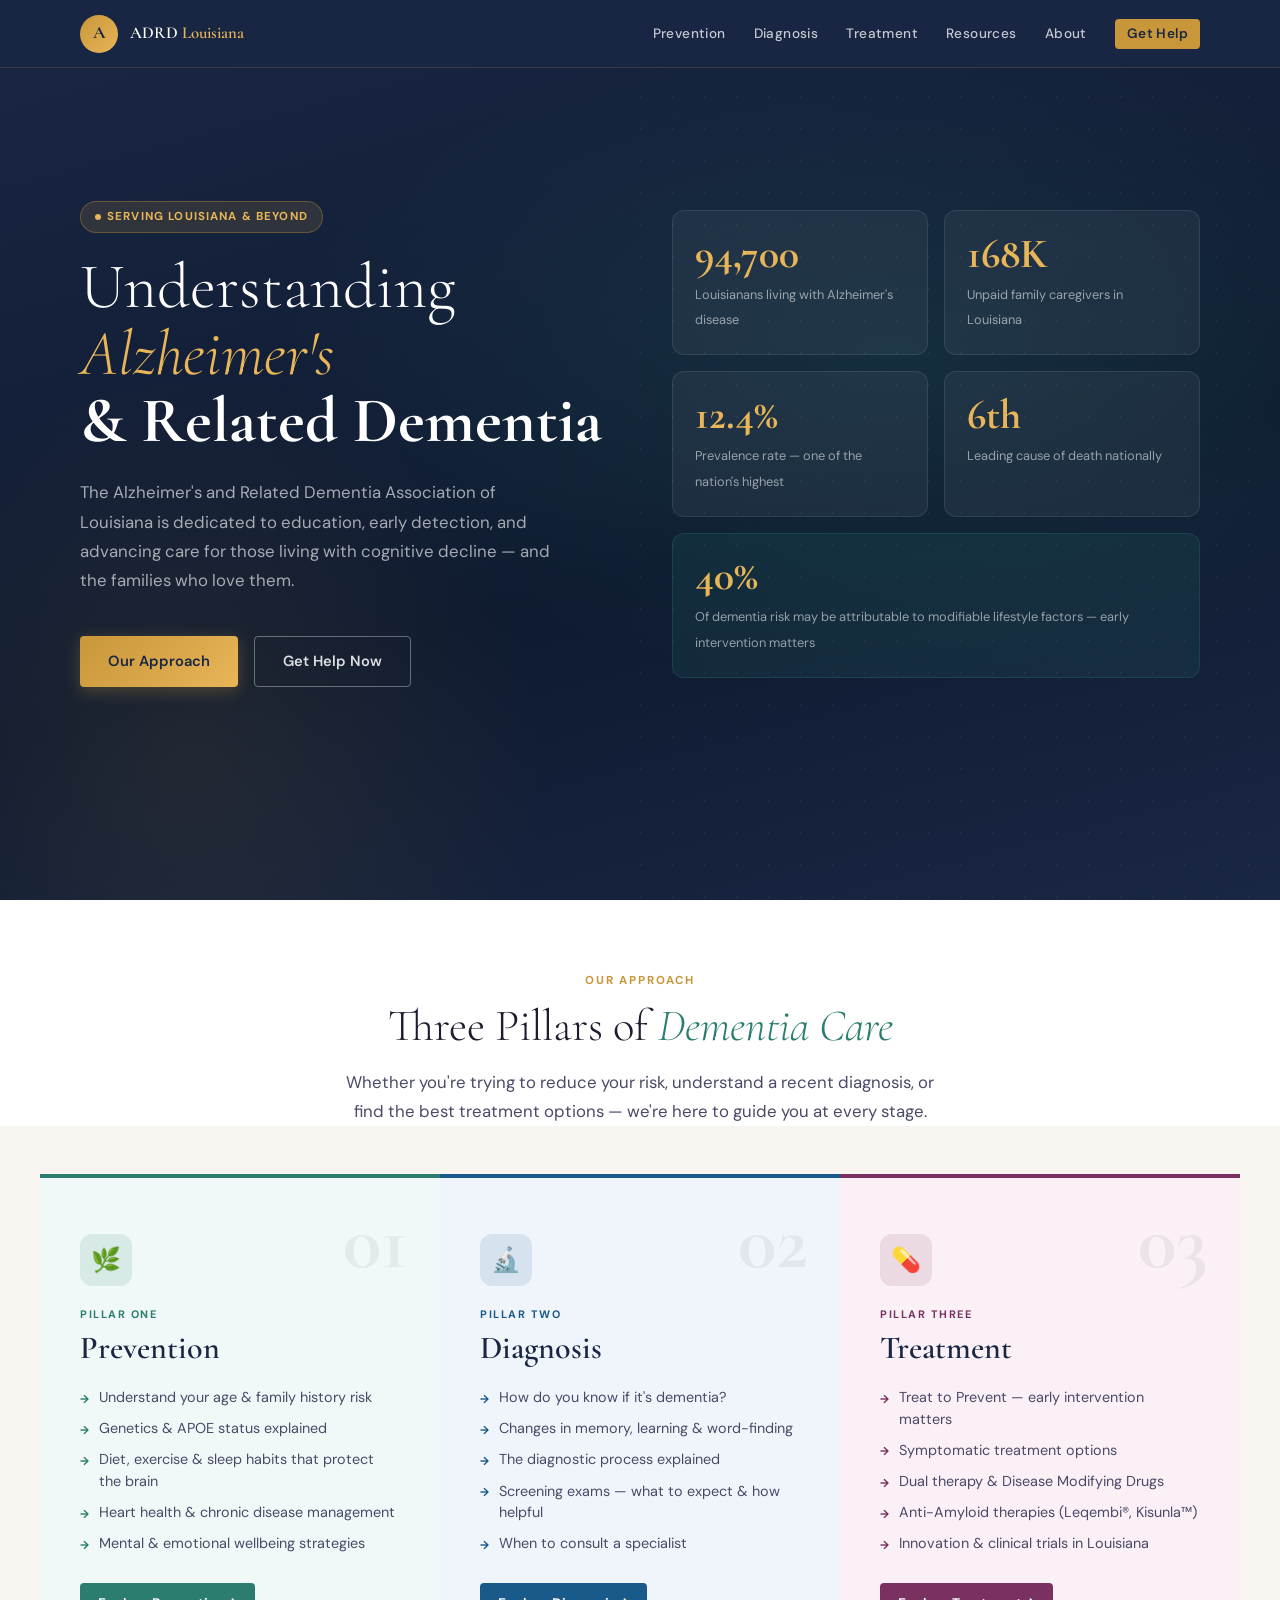
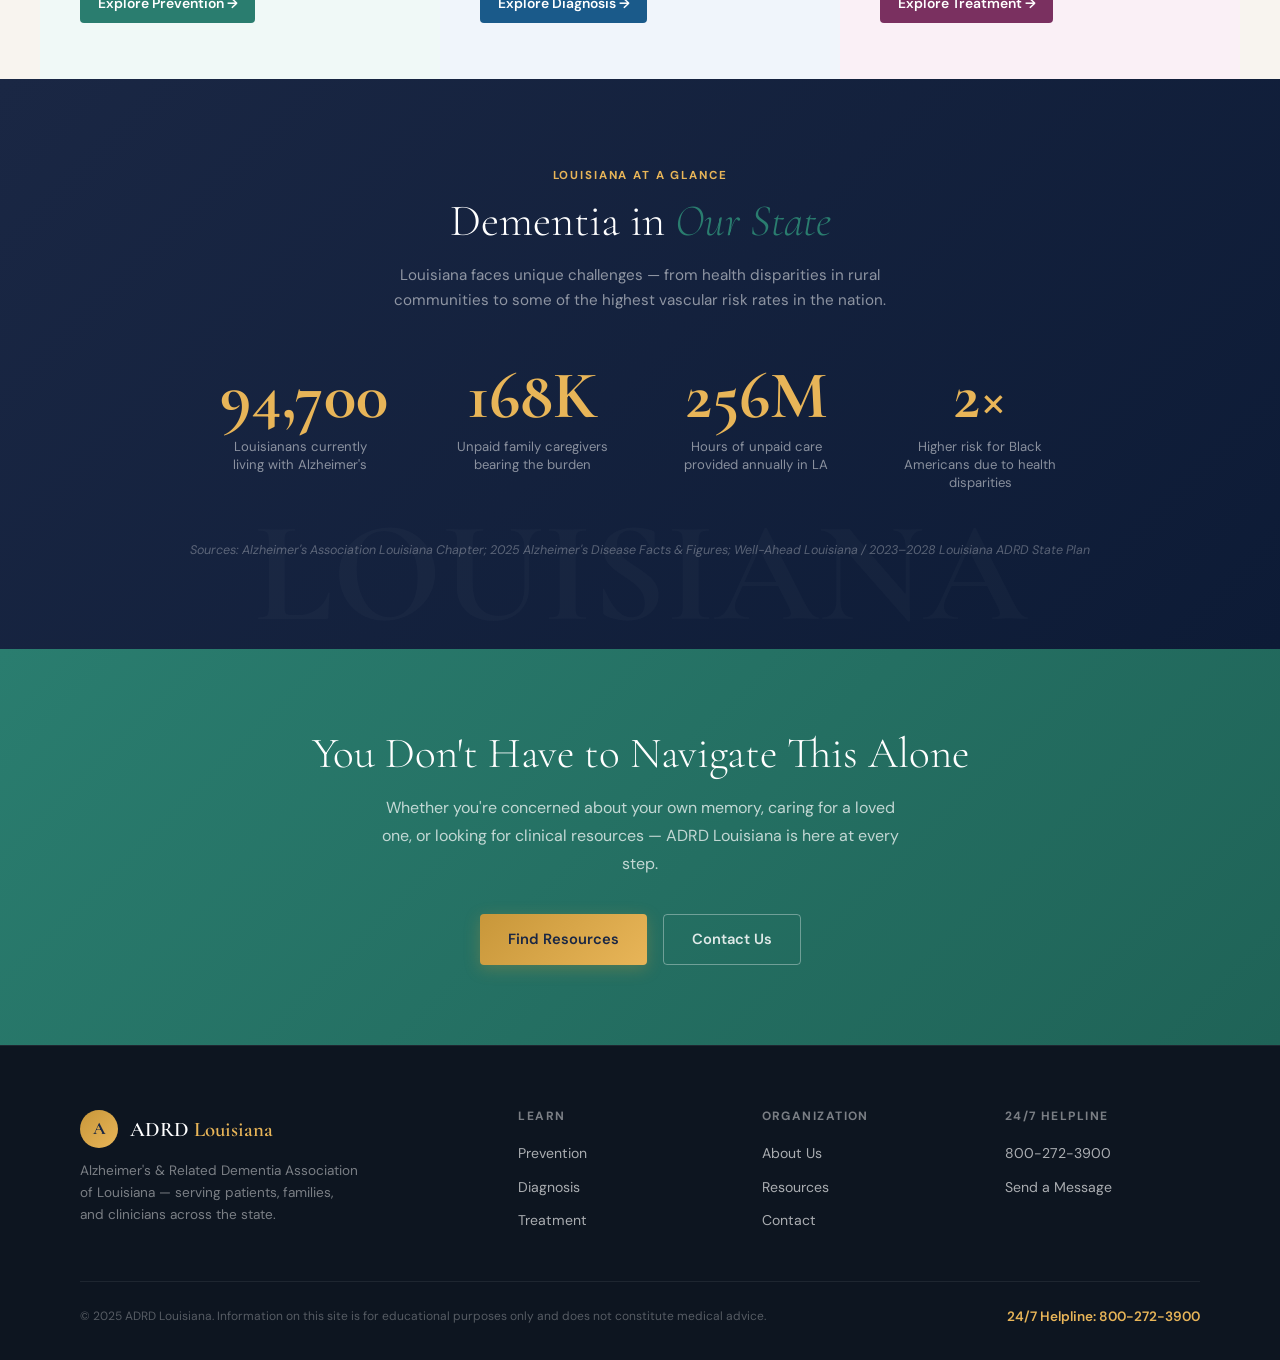
==== index.html @ 3ee3c9b6 "Add files via upload" ====
<!DOCTYPE html>
<html lang="en">
<head>
<meta charset="UTF-8">
<meta name="viewport" content="width=device-width, initial-scale=1.0">
<title>ADRD Louisiana – Alzheimer's & Related Dementia Association</title>
<meta name="description" content="The Alzheimer's and Related Dementia Association of Louisiana — education, early detection, and care for those living with cognitive decline.">
<link rel="stylesheet" href="css/main.css">
<style>
.hero{min-height:100vh;background:var(--navy);position:relative;display:flex;align-items:center;overflow:hidden;padding-top:var(--nav-height);}
.hero-bg{position:absolute;inset:0;background:radial-gradient(ellipse 80% 60% at 70% 40%,rgba(42,125,111,.18) 0%,transparent 60%),radial-gradient(ellipse 50% 80% at 15% 85%,rgba(200,151,58,.10) 0%,transparent 55%),linear-gradient(165deg,#1a2744 0%,#0e1a30 60%,#1a2744 100%);}
.hero-mesh{position:absolute;right:0;top:0;bottom:0;width:50%;background-image:radial-gradient(circle at 1px 1px,rgba(255,255,255,.04) 1px,transparent 0);background-size:32px 32px;pointer-events:none;}
.hero-inner{position:relative;z-index:2;width:100%;max-width:1200px;margin:0 auto;padding:5rem 2.5rem;display:grid;grid-template-columns:1fr 1fr;gap:4rem;align-items:center;}
.hero h1{font-family:'Cormorant Garamond',serif;font-size:4rem;font-weight:300;line-height:1.05;color:var(--white);margin-bottom:1.5rem;}
.hero h1 em{font-style:italic;color:var(--gold-light);}
.hero h1 strong{font-weight:700;display:block;}
.hero-sub{font-size:1.05rem;color:rgba(255,255,255,.62);line-height:1.75;margin-bottom:2.5rem;max-width:480px;}
.hero-actions{display:flex;gap:1rem;flex-wrap:wrap;}
.hero-stats{display:grid;grid-template-columns:1fr 1fr;gap:1rem;}
.stat-card{background:rgba(255,255,255,.05);border:1px solid rgba(255,255,255,.09);border-radius:12px;padding:1.4rem;transition:background .25s;}
.stat-card:hover{background:rgba(255,255,255,.08);}
.stat-card.wide{grid-column:span 2;background:rgba(42,125,111,.14);border-color:rgba(42,125,111,.28);}
.stat-num{font-family:'Cormorant Garamond',serif;font-size:2.6rem;font-weight:700;color:var(--gold-light);line-height:1;display:block;margin-bottom:.35rem;}
.stat-label{font-size:.8rem;color:rgba(255,255,255,.55);line-height:1.4;}
.pillars-intro{background:var(--white);padding:4.5rem 2.5rem 0;text-align:center;}
.pillars-row{display:grid;grid-template-columns:repeat(3,1fr);max-width:1200px;margin:3rem auto 0;}
.pillar{padding:3.5rem 2.5rem;position:relative;overflow:hidden;transition:transform .3s;text-align:left;}
.pillar:hover{transform:translateY(-4px);}
.pillar-prevention{background:#f0f9f7;border-top:4px solid var(--prevention);}
.pillar-diagnosis{background:#f0f5fb;border-top:4px solid var(--diagnosis);}
.pillar-treatment{background:#faf0f6;border-top:4px solid var(--treatment);}
.pillar-num{position:absolute;top:1.5rem;right:2rem;font-family:'Cormorant Garamond',serif;font-size:5rem;font-weight:700;opacity:.06;line-height:1;pointer-events:none;}
.pillar-icon{width:52px;height:52px;border-radius:12px;display:flex;align-items:center;justify-content:center;font-size:1.5rem;margin-bottom:1.25rem;}
.pillar-prevention .pillar-icon{background:rgba(42,125,111,.12);}
.pillar-diagnosis .pillar-icon{background:rgba(26,90,138,.12);}
.pillar-treatment .pillar-icon{background:rgba(122,48,96,.12);}
.pillar-tag{font-size:.68rem;font-weight:700;letter-spacing:.14em;text-transform:uppercase;margin-bottom:.4rem;display:block;}
.pillar-prevention .pillar-tag{color:var(--prevention);}
.pillar-diagnosis .pillar-tag{color:var(--diagnosis);}
.pillar-treatment .pillar-tag{color:var(--treatment);}
.pillar h2{font-family:'Cormorant Garamond',serif;font-size:2rem;font-weight:600;color:var(--navy);margin-bottom:1.25rem;}
.pillar ul{list-style:none;display:flex;flex-direction:column;gap:.6rem;margin-bottom:1.75rem;}
.pillar ul li{display:flex;align-items:flex-start;gap:.65rem;font-size:.9rem;color:var(--text-mid);line-height:1.5;}
.pillar ul li::before{content:'→';font-size:.72rem;margin-top:.22rem;flex-shrink:0;font-weight:700;}
.pillar-prevention ul li::before{color:var(--prevention);}
.pillar-diagnosis ul li::before{color:var(--diagnosis);}
.pillar-treatment ul li::before{color:var(--treatment);}
.pillar-cta{display:inline-flex;align-items:center;gap:.35rem;font-size:.87rem;font-weight:600;text-decoration:none;padding:.55rem 1.1rem;border-radius:4px;transition:all .2s;}
.pillar-prevention .pillar-cta{background:var(--prevention);color:var(--white);}
.pillar-prevention .pillar-cta:hover{background:#1f6357;}
.pillar-diagnosis .pillar-cta{background:var(--diagnosis);color:var(--white);}
.pillar-diagnosis .pillar-cta:hover{background:#134b78;}
.pillar-treatment .pillar-cta{background:var(--treatment);color:var(--white);}
.pillar-treatment .pillar-cta:hover{background:#63274f;}
.stats-band{background:linear-gradient(135deg,var(--navy) 0%,#0d1b36 100%);padding:5.5rem 2.5rem;text-align:center;position:relative;overflow:hidden;}
.stats-band::before{content:'LOUISIANA';position:absolute;bottom:-2.5rem;left:50%;transform:translateX(-50%);font-family:'Cormorant Garamond',serif;font-size:9rem;font-weight:700;color:rgba(255,255,255,.025);white-space:nowrap;pointer-events:none;}
.stats-row{display:flex;justify-content:center;gap:4rem;flex-wrap:wrap;margin-top:3rem;}
.big-stat{text-align:center;}
.big-stat-num{font-family:'Cormorant Garamond',serif;font-size:4.2rem;font-weight:700;color:var(--gold-light);line-height:1;display:block;}
.big-stat-label{font-size:.82rem;color:rgba(255,255,255,.5);margin-top:.5rem;max-width:160px;line-height:1.4;}
.stats-source{margin-top:3rem;font-size:.78rem;color:rgba(255,255,255,.3);font-style:italic;}
.cta-band{background:linear-gradient(135deg,var(--teal),#1f6357);padding:5rem 2.5rem;text-align:center;}
.cta-band h2{font-family:'Cormorant Garamond',serif;font-size:2.7rem;font-weight:300;color:var(--white);margin-bottom:1rem;}
.cta-band p{color:rgba(255,255,255,.72);max-width:520px;margin:0 auto 2.25rem;font-size:1rem;line-height:1.75;}
.cta-buttons{display:flex;gap:1rem;justify-content:center;flex-wrap:wrap;}
@media(max-width:1024px){.hero-inner{grid-template-columns:1fr;}.hero-stats{display:none;}.hero h1{font-size:3rem;}.pillars-row{grid-template-columns:1fr;}}
@media(max-width:640px){.hero h1{font-size:2.5rem;}.stats-row{gap:2.5rem;}}
</style>
</head>
<body>
<nav>
  <div class="nav-inner">
    <a href="index.html" class="nav-logo">
      <div class="nav-emblem">A</div>
      <div class="nav-name">ADRD <span>Louisiana</span></div>
    </a>
    <ul class="nav-links">
      <li><a href="prevention.html">Prevention</a></li>
      <li><a href="diagnosis.html">Diagnosis</a></li>
      <li><a href="treatment.html">Treatment</a></li>
      <li><a href="resources.html">Resources</a></li>
      <li><a href="about.html">About</a></li>
      <li><a href="contact.html" class="nav-cta">Get Help</a></li>
    </ul>
    <button class="nav-toggle" aria-label="Toggle menu" aria-expanded="false"><span></span><span></span><span></span></button>
  </div>
</nav>

<section class="hero">
  <div class="hero-bg"></div><div class="hero-mesh"></div>
  <div class="hero-inner">
    <div>
      <div class="badge badge-gold badge-pulse animate-up" style="margin-bottom:1.25rem;">Serving Louisiana &amp; Beyond</div>
      <h1 class="animate-up delay-1">Understanding<br><em>Alzheimer's</em><br><strong>&amp; Related Dementia</strong></h1>
      <p class="hero-sub animate-up delay-2">The Alzheimer's and Related Dementia Association of Louisiana is dedicated to education, early detection, and advancing care for those living with cognitive decline — and the families who love them.</p>
      <div class="hero-actions animate-up delay-3">
        <a href="#pillars" class="btn btn-gold">Our Approach</a>
        <a href="contact.html" class="btn btn-outline-white">Get Help Now</a>
      </div>
    </div>
    <div class="hero-stats animate-up delay-4">
      <div class="stat-card"><span class="stat-num">94,700</span><span class="stat-label">Louisianans living with Alzheimer's disease</span></div>
      <div class="stat-card"><span class="stat-num">168K</span><span class="stat-label">Unpaid family caregivers in Louisiana</span></div>
      <div class="stat-card"><span class="stat-num">12.4%</span><span class="stat-label">Prevalence rate — one of the nation's highest</span></div>
      <div class="stat-card"><span class="stat-num">6th</span><span class="stat-label">Leading cause of death nationally</span></div>
      <div class="stat-card wide"><span class="stat-num">40%</span><span class="stat-label">Of dementia risk may be attributable to modifiable lifestyle factors — early intervention matters</span></div>
    </div>
  </div>
</section>

<div class="pillars-intro" id="pillars">
  <div class="container" style="max-width:700px;">
    <span class="section-eyebrow">Our Approach</span>
    <h2 class="section-title">Three Pillars of <em>Dementia Care</em></h2>
    <p class="section-lead" style="margin:0 auto;">Whether you're trying to reduce your risk, understand a recent diagnosis, or find the best treatment options — we're here to guide you at every stage.</p>
  </div>
</div>

<div class="pillars-row">
  <div class="pillar pillar-prevention scroll-reveal">
    <div class="pillar-num">01</div>
    <div class="pillar-icon">🌿</div>
    <span class="pillar-tag">Pillar One</span>
    <h2>Prevention</h2>
    <ul>
      <li>Understand your age &amp; family history risk</li>
      <li>Genetics &amp; APOE status explained</li>
      <li>Diet, exercise &amp; sleep habits that protect the brain</li>
      <li>Heart health &amp; chronic disease management</li>
      <li>Mental &amp; emotional wellbeing strategies</li>
    </ul>
    <a href="prevention.html" class="pillar-cta">Explore Prevention →</a>
  </div>
  <div class="pillar pillar-diagnosis scroll-reveal">
    <div class="pillar-num">02</div>
    <div class="pillar-icon">🔬</div>
    <span class="pillar-tag">Pillar Two</span>
    <h2>Diagnosis</h2>
    <ul>
      <li>How do you know if it's dementia?</li>
      <li>Changes in memory, learning &amp; word-finding</li>
      <li>The diagnostic process explained</li>
      <li>Screening exams — what to expect &amp; how helpful</li>
      <li>When to consult a specialist</li>
    </ul>
    <a href="diagnosis.html" class="pillar-cta">Explore Diagnosis →</a>
  </div>
  <div class="pillar pillar-treatment scroll-reveal">
    <div class="pillar-num">03</div>
    <div class="pillar-icon">💊</div>
    <span class="pillar-tag">Pillar Three</span>
    <h2>Treatment</h2>
    <ul>
      <li>Treat to Prevent — early intervention matters</li>
      <li>Symptomatic treatment options</li>
      <li>Dual therapy &amp; Disease Modifying Drugs</li>
      <li>Anti-Amyloid therapies (Leqembi®, Kisunla™)</li>
      <li>Innovation &amp; clinical trials in Louisiana</li>
    </ul>
    <a href="treatment.html" class="pillar-cta">Explore Treatment →</a>
  </div>
</div>

<section class="stats-band">
  <div class="container">
    <span class="section-eyebrow" style="color:var(--gold-light);">Louisiana at a Glance</span>
    <h2 class="section-title" style="color:var(--white);">Dementia in <em>Our State</em></h2>
    <p style="color:rgba(255,255,255,.52);max-width:560px;margin:0 auto;font-size:.95rem;line-height:1.7;">Louisiana faces unique challenges — from health disparities in rural communities to some of the highest vascular risk rates in the nation.</p>
    <div class="stats-row">
      <div class="big-stat scroll-reveal"><span class="big-stat-num">94,700</span><div class="big-stat-label">Louisianans currently living with Alzheimer's</div></div>
      <div class="big-stat scroll-reveal"><span class="big-stat-num">168K</span><div class="big-stat-label">Unpaid family caregivers bearing the burden</div></div>
      <div class="big-stat scroll-reveal"><span class="big-stat-num">256M</span><div class="big-stat-label">Hours of unpaid care provided annually in LA</div></div>
      <div class="big-stat scroll-reveal"><span class="big-stat-num">2×</span><div class="big-stat-label">Higher risk for Black Americans due to health disparities</div></div>
    </div>
    <p class="stats-source">Sources: Alzheimer's Association Louisiana Chapter; 2025 Alzheimer's Disease Facts &amp; Figures; Well-Ahead Louisiana / 2023–2028 Louisiana ADRD State Plan</p>
  </div>
</section>

<section class="cta-band">
  <div class="container">
    <h2>You Don't Have to Navigate This Alone</h2>
    <p>Whether you're concerned about your own memory, caring for a loved one, or looking for clinical resources — ADRD Louisiana is here at every step.</p>
    <div class="cta-buttons">
      <a href="resources.html" class="btn btn-gold">Find Resources</a>
      <a href="contact.html" class="btn btn-outline-white">Contact Us</a>
    </div>
  </div>
</section>

<footer>
  <div class="container">
    <div class="footer-grid">
      <div>
        <a href="index.html" class="footer-logo-wrap">
          <div class="nav-emblem">A</div>
          <div class="footer-logo-name">ADRD <span>Louisiana</span></div>
        </a>
        <p class="footer-tagline">Alzheimer's &amp; Related Dementia Association of Louisiana — serving patients, families, and clinicians across the state.</p>
      </div>
      <div class="footer-col"><h4>Learn</h4><ul><li><a href="prevention.html">Prevention</a></li><li><a href="diagnosis.html">Diagnosis</a></li><li><a href="treatment.html">Treatment</a></li></ul></div>
      <div class="footer-col"><h4>Organization</h4><ul><li><a href="about.html">About Us</a></li><li><a href="resources.html">Resources</a></li><li><a href="contact.html">Contact</a></li></ul></div>
      <div class="footer-col"><h4>24/7 Helpline</h4><ul><li><a href="tel:8002723900">800-272-3900</a></li><li><a href="contact.html">Send a Message</a></li></ul></div>
    </div>
    <div class="footer-bottom">
      <p class="footer-legal">© 2025 ADRD Louisiana. Information on this site is for educational purposes only and does not constitute medical advice.</p>
      <div class="footer-helpline">24/7 Helpline: 800-272-3900</div>
    </div>
  </div>
</footer>
<script src="js/main.js"></script>
</body>
</html>
---- css/main.css ----
/* =============================================
   ADRD Louisiana – Shared Styles
   ============================================= */
@import url('https://fonts.googleapis.com/css2?family=Cormorant+Garamond:ital,wght@0,300;0,400;0,600;0,700;1,300;1,400&family=DM+Sans:ital,wght@0,300;0,400;0,500;0,600;1,400&display=swap');

:root {
  --navy: #1a2744;
  --navy-light: #243358;
  --teal: #2a7d6f;
  --teal-light: #3a9e8e;
  --gold: #c8973a;
  --gold-light: #e8b558;
  --cream: #f8f4ef;
  --cream-dark: #ede7de;
  --white: #ffffff;
  --text-dark: #1c1c2e;
  --text-mid: #4a4a68;
  --text-light: #7a7a96;
  --prevention: #2a7d6f;
  --diagnosis: #1a5a8a;
  --treatment: #7a3060;
  --radius: 10px;
  --shadow-sm: 0 2px 12px rgba(0,0,0,0.06);
  --shadow-md: 0 6px 24px rgba(0,0,0,0.10);
  --shadow-lg: 0 12px 40px rgba(0,0,0,0.14);
  --nav-height: 68px;
}

*, *::before, *::after { box-sizing: border-box; margin: 0; padding: 0; }
html { scroll-behavior: smooth; }

body {
  font-family: 'DM Sans', sans-serif;
  background: var(--cream);
  color: var(--text-dark);
  line-height: 1.6;
  overflow-x: hidden;
}

/* ── TYPOGRAPHY ── */
h1, h2, h3, h4 { line-height: 1.15; }
.serif { font-family: 'Cormorant Garamond', serif; }
a { color: inherit; }

/* ── LAYOUT ── */
.container { max-width: 1200px; margin: 0 auto; padding: 0 2.5rem; }
.container-sm { max-width: 820px; margin: 0 auto; padding: 0 2.5rem; }
.two-col { display: grid; grid-template-columns: 1fr 1fr; gap: 4rem; align-items: start; }
.three-col { display: grid; grid-template-columns: repeat(3, 1fr); gap: 2rem; }

/* ── NAVIGATION ── */
nav {
  position: fixed; top: 0; left: 0; right: 0;
  background: rgba(26, 39, 68, 0.97);
  backdrop-filter: blur(12px);
  z-index: 100;
  height: var(--nav-height);
  display: flex; align-items: center;
  border-bottom: 1px solid rgba(200,151,58,0.2);
}

.nav-inner {
  max-width: 1200px; margin: 0 auto;
  padding: 0 2.5rem;
  display: flex; align-items: center; justify-content: space-between;
  width: 100%;
}

.nav-logo {
  display: flex; align-items: center; gap: 0.75rem;
  text-decoration: none;
}

.nav-emblem {
  width: 38px; height: 38px;
  background: linear-gradient(135deg, var(--gold), var(--gold-light));
  border-radius: 50%;
  display: flex; align-items: center; justify-content: center;
  font-family: 'Cormorant Garamond', serif;
  font-weight: 700; font-size: 1.1rem;
  color: var(--navy); flex-shrink: 0;
}

.nav-name {
  font-family: 'Cormorant Garamond', serif;
  font-weight: 600; font-size: 1.05rem;
  color: var(--white); line-height: 1.2;
}

.nav-name span { color: var(--gold-light); }

.nav-links {
  display: flex; gap: 0.25rem; list-style: none; align-items: center;
}

.nav-links a {
  color: rgba(255,255,255,0.75);
  text-decoration: none;
  font-size: 0.85rem; font-weight: 500;
  letter-spacing: 0.03em;
  padding: 0.4rem 0.75rem;
  border-radius: 4px;
  transition: all 0.2s;
}

.nav-links a:hover { color: var(--white); background: rgba(255,255,255,0.08); }
.nav-links a.active { color: var(--gold-light); }

.nav-cta {
  background: var(--gold) !important;
  color: var(--navy) !important;
  font-weight: 600 !important;
  margin-left: 0.75rem;
}

.nav-cta:hover { background: var(--gold-light) !important; }

/* hamburger */
.nav-toggle {
  display: none; background: none; border: none;
  cursor: pointer; padding: 0.5rem; color: var(--white);
}

.nav-toggle span {
  display: block; width: 22px; height: 2px;
  background: currentColor; margin: 4px 0;
  transition: transform 0.3s;
}

/* ── SECTION CHROME ── */
section { padding: 5rem 0; }
section.dark { background: var(--navy); color: var(--white); }
section.cream { background: var(--cream); }
section.white { background: var(--white); }
section.teal { background: var(--teal); color: var(--white); }

.section-eyebrow {
  font-size: 0.72rem; font-weight: 700;
  letter-spacing: 0.16em; text-transform: uppercase;
  color: var(--gold); margin-bottom: 0.75rem;
  display: block;
}

section.dark .section-eyebrow { color: var(--gold-light); }

.section-title {
  font-family: 'Cormorant Garamond', serif;
  font-size: 2.8rem; font-weight: 300;
  line-height: 1.1; margin-bottom: 1rem;
}

section.dark .section-title { color: var(--white); }
.section-title em { font-style: italic; color: var(--teal); }
section.dark .section-title em { color: var(--teal-light); }

.section-lead {
  font-size: 1.05rem; color: var(--text-mid);
  line-height: 1.75; max-width: 600px;
  margin-bottom: 2.5rem;
}

section.dark .section-lead { color: rgba(255,255,255,0.65); }

/* ── BUTTONS ── */
.btn {
  display: inline-flex; align-items: center; gap: 0.4rem;
  padding: 0.8rem 1.75rem; border-radius: 4px;
  font-size: 0.92rem; font-weight: 600;
  text-decoration: none; cursor: pointer;
  border: none; transition: all 0.2s;
}

.btn-gold {
  background: linear-gradient(135deg, var(--gold), var(--gold-light));
  color: var(--navy);
  box-shadow: 0 4px 16px rgba(200,151,58,0.3);
}

.btn-gold:hover { transform: translateY(-2px); box-shadow: 0 8px 28px rgba(200,151,58,0.45); }

.btn-outline-white {
  border: 1.5px solid rgba(255,255,255,0.35);
  color: rgba(255,255,255,0.85);
  background: transparent;
}

.btn-outline-white:hover { border-color: var(--gold-light); color: var(--gold-light); }

.btn-teal { background: var(--teal); color: var(--white); }
.btn-teal:hover { background: #1f6357; transform: translateY(-2px); }

.btn-navy { background: var(--navy); color: var(--white); }
.btn-navy:hover { background: var(--navy-light); transform: translateY(-2px); }

/* ── CARDS ── */
.card {
  background: var(--white);
  border-radius: var(--radius);
  padding: 1.75rem;
  box-shadow: var(--shadow-sm);
  transition: box-shadow 0.2s, transform 0.2s;
}

.card:hover { box-shadow: var(--shadow-md); transform: translateY(-3px); }

/* ── BADGES ── */
.badge {
  display: inline-flex; align-items: center; gap: 0.4rem;
  font-size: 0.72rem; font-weight: 700;
  letter-spacing: 0.1em; text-transform: uppercase;
  padding: 0.35rem 0.85rem; border-radius: 2rem;
}

.badge-gold {
  background: rgba(200,151,58,0.15);
  border: 1px solid rgba(200,151,58,0.35);
  color: var(--gold-light);
}

.badge-pulse::before {
  content: '';
  width: 6px; height: 6px;
  background: var(--gold-light);
  border-radius: 50%;
  animation: pulse 2s infinite;
}

@keyframes pulse {
  0%, 100% { opacity: 1; transform: scale(1); }
  50% { opacity: 0.5; transform: scale(1.4); }
}

/* ── PAGE HERO (sub-pages) ── */
.page-hero {
  background: var(--navy);
  padding: 8rem 0 4rem;
  position: relative; overflow: hidden;
}

.page-hero-bg {
  position: absolute; inset: 0;
  background: radial-gradient(ellipse 70% 80% at 80% 50%, rgba(42,125,111,0.18) 0%, transparent 60%);
}

.page-hero-content { position: relative; z-index: 2; }

.page-hero h1 {
  font-family: 'Cormorant Garamond', serif;
  font-size: 3.2rem; font-weight: 300;
  color: var(--white); line-height: 1.1;
}

.page-hero h1 em { font-style: italic; color: var(--gold-light); }
.page-hero p { font-size: 1.05rem; color: rgba(255,255,255,0.65); max-width: 560px; margin-top: 1rem; line-height: 1.75; }

/* ── FOOTER ── */
footer {
  background: #0d1520;
  padding: 4rem 0 2rem;
  border-top: 1px solid rgba(255,255,255,0.07);
}

.footer-grid {
  display: grid; grid-template-columns: 2fr 1fr 1fr 1fr;
  gap: 3rem; margin-bottom: 3rem;
}

.footer-logo-wrap { text-decoration: none; display: inline-flex; align-items: center; gap: 0.75rem; }

.footer-logo-name {
  font-family: 'Cormorant Garamond', serif;
  font-size: 1.3rem; font-weight: 600;
  color: var(--white);
}

.footer-logo-name span { color: var(--gold-light); }

.footer-tagline {
  font-size: 0.85rem; color: rgba(255,255,255,0.45);
  line-height: 1.6; margin-top: 0.75rem; max-width: 280px;
}

.footer-col h4 {
  font-size: 0.75rem; font-weight: 700;
  letter-spacing: 0.12em; text-transform: uppercase;
  color: rgba(255,255,255,0.45); margin-bottom: 1rem;
}

.footer-col ul { list-style: none; display: flex; flex-direction: column; gap: 0.5rem; }

.footer-col ul a {
  font-size: 0.88rem; color: rgba(255,255,255,0.65);
  text-decoration: none; transition: color 0.2s;
}

.footer-col ul a:hover { color: var(--gold-light); }

.footer-bottom {
  border-top: 1px solid rgba(255,255,255,0.07);
  padding-top: 1.5rem;
  display: flex; justify-content: space-between; align-items: center;
  flex-wrap: wrap; gap: 1rem;
}

.footer-legal {
  font-size: 0.75rem; color: rgba(255,255,255,0.3); line-height: 1.6;
}

.footer-helpline {
  font-size: 0.85rem; color: var(--gold-light); font-weight: 600;
}

/* ── ANIMATIONS ── */
@keyframes fadeUp {
  from { opacity: 0; transform: translateY(24px); }
  to { opacity: 1; transform: translateY(0); }
}

.animate-up { animation: fadeUp 0.6s ease both; }
.delay-1 { animation-delay: 0.1s; }
.delay-2 { animation-delay: 0.2s; }
.delay-3 { animation-delay: 0.3s; }
.delay-4 { animation-delay: 0.4s; }

/* ── RESPONSIVE ── */
@media (max-width: 1024px) {
  .footer-grid { grid-template-columns: 1fr 1fr; }
  .three-col { grid-template-columns: 1fr 1fr; }
  .two-col { grid-template-columns: 1fr; gap: 2.5rem; }
}

@media (max-width: 768px) {
  .nav-links { display: none; }
  .nav-toggle { display: block; }
  .nav-links.open {
    display: flex; flex-direction: column;
    position: absolute; top: var(--nav-height); left: 0; right: 0;
    background: var(--navy);
    padding: 1rem;
    border-top: 1px solid rgba(255,255,255,0.1);
  }
  .section-title { font-size: 2.2rem; }
  .container, .container-sm { padding: 0 1.25rem; }
  section { padding: 3.5rem 0; }
  .page-hero { padding: 6rem 0 3rem; }
  .page-hero h1 { font-size: 2.4rem; }
  .footer-grid { grid-template-columns: 1fr; gap: 2rem; }
}

@media (max-width: 540px) {
  .three-col { grid-template-columns: 1fr; }
  .section-title { font-size: 1.9rem; }
}
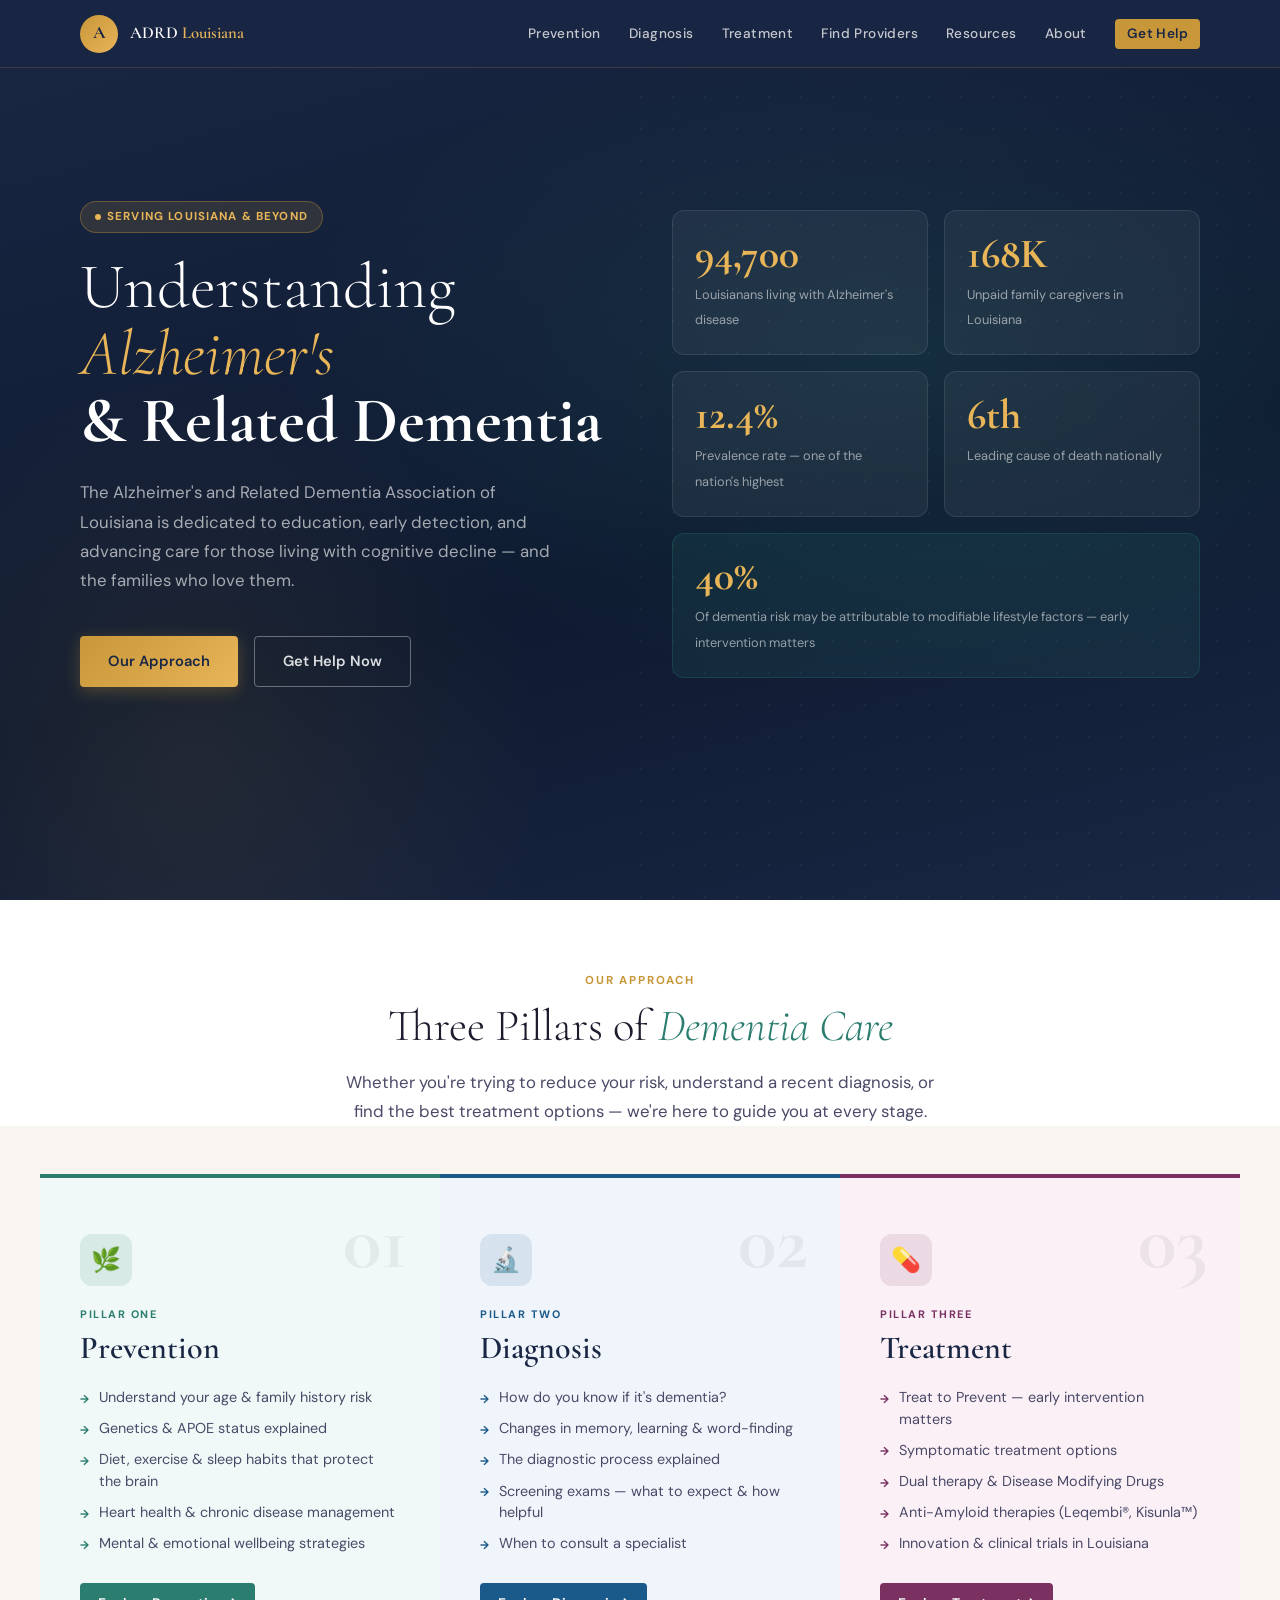
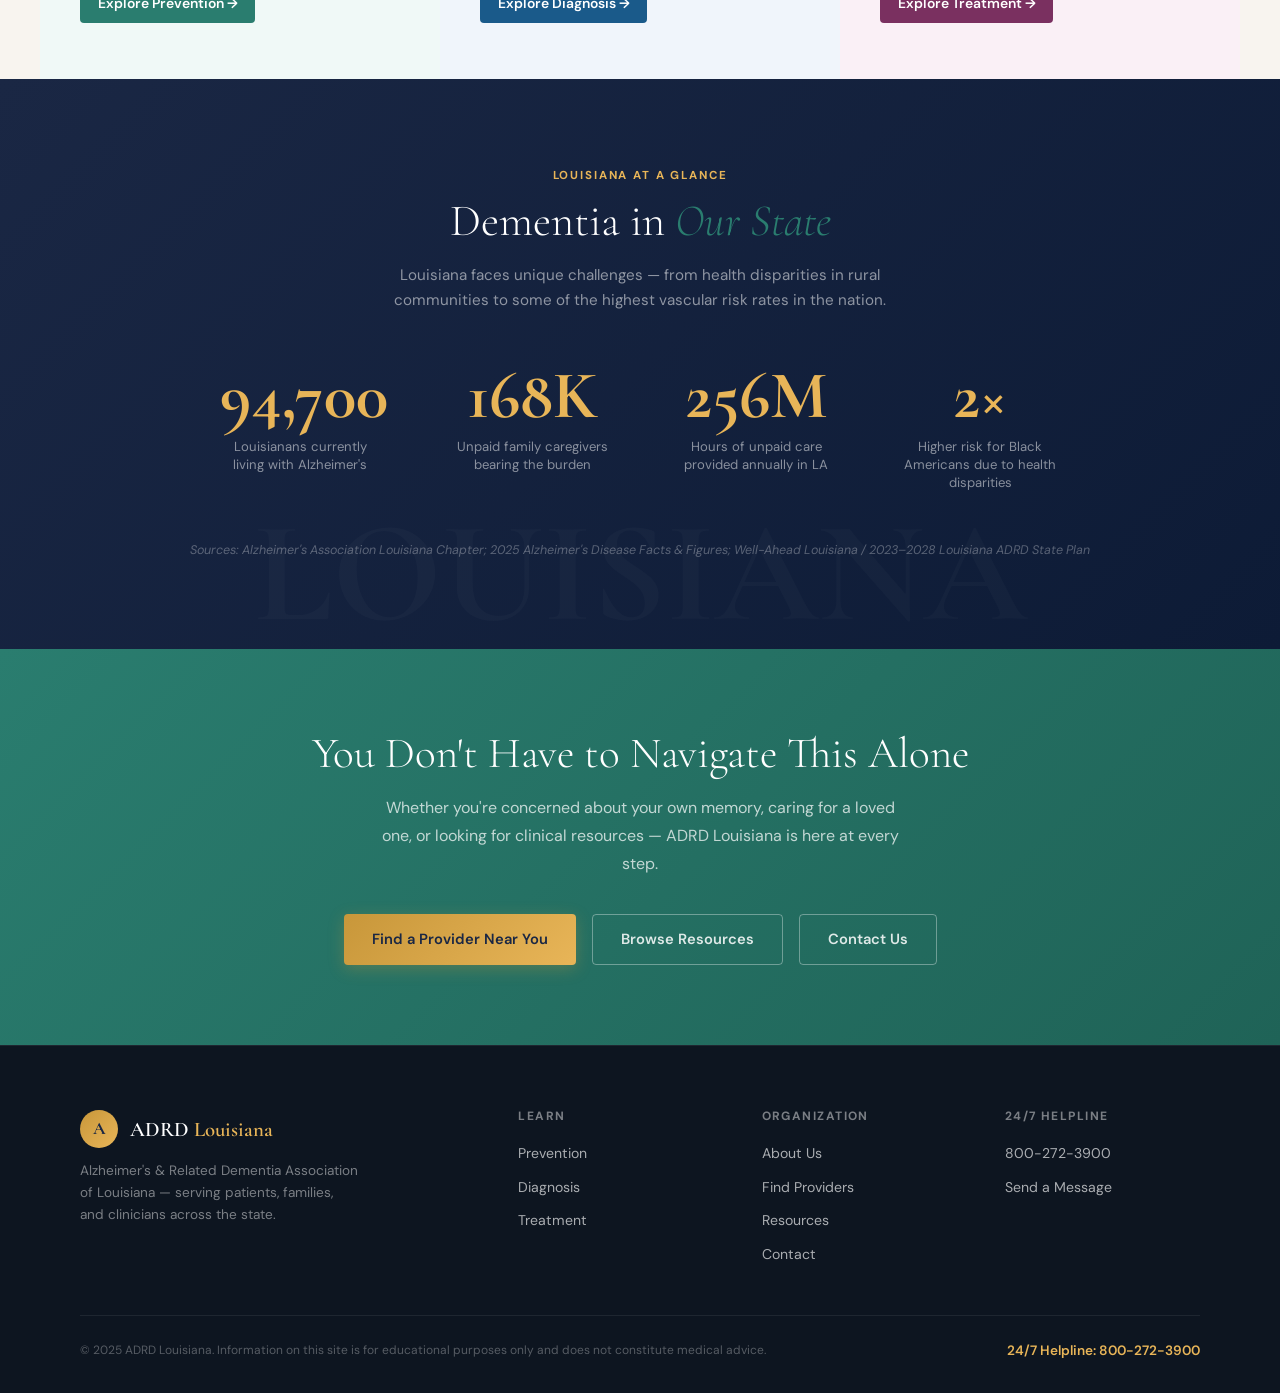
==== commit e3500875: "change to files and remove dr foundas" ====
--- a/index.html
+++ b/index.html
@@ -78,6 +78,7 @@
       <li><a href="prevention.html">Prevention</a></li>
       <li><a href="diagnosis.html">Diagnosis</a></li>
       <li><a href="treatment.html">Treatment</a></li>
+      <li><a href="providers.html">Find Providers</a></li>
       <li><a href="resources.html">Resources</a></li>
       <li><a href="about.html">About</a></li>
       <li><a href="contact.html" class="nav-cta">Get Help</a></li>
@@ -181,7 +182,8 @@
     <h2>You Don't Have to Navigate This Alone</h2>
     <p>Whether you're concerned about your own memory, caring for a loved one, or looking for clinical resources — ADRD Louisiana is here at every step.</p>
     <div class="cta-buttons">
-      <a href="resources.html" class="btn btn-gold">Find Resources</a>
+      <a href="providers.html" class="btn btn-gold">Find a Provider Near You</a>
+      <a href="resources.html" class="btn btn-outline-white">Browse Resources</a>
       <a href="contact.html" class="btn btn-outline-white">Contact Us</a>
     </div>
   </div>
@@ -198,7 +200,8 @@
         <p class="footer-tagline">Alzheimer's &amp; Related Dementia Association of Louisiana — serving patients, families, and clinicians across the state.</p>
       </div>
       <div class="footer-col"><h4>Learn</h4><ul><li><a href="prevention.html">Prevention</a></li><li><a href="diagnosis.html">Diagnosis</a></li><li><a href="treatment.html">Treatment</a></li></ul></div>
-      <div class="footer-col"><h4>Organization</h4><ul><li><a href="about.html">About Us</a></li><li><a href="resources.html">Resources</a></li><li><a href="contact.html">Contact</a></li></ul></div>
+      <div class="footer-col"><h4>Organization</h4><ul><li><a href="about.html">About Us</a></li><li><a href="providers.html">Find Providers</a></li>
+      <li><a href="resources.html">Resources</a></li><li><a href="contact.html">Contact</a></li></ul></div>
       <div class="footer-col"><h4>24/7 Helpline</h4><ul><li><a href="tel:8002723900">800-272-3900</a></li><li><a href="contact.html">Send a Message</a></li></ul></div>
     </div>
     <div class="footer-bottom">
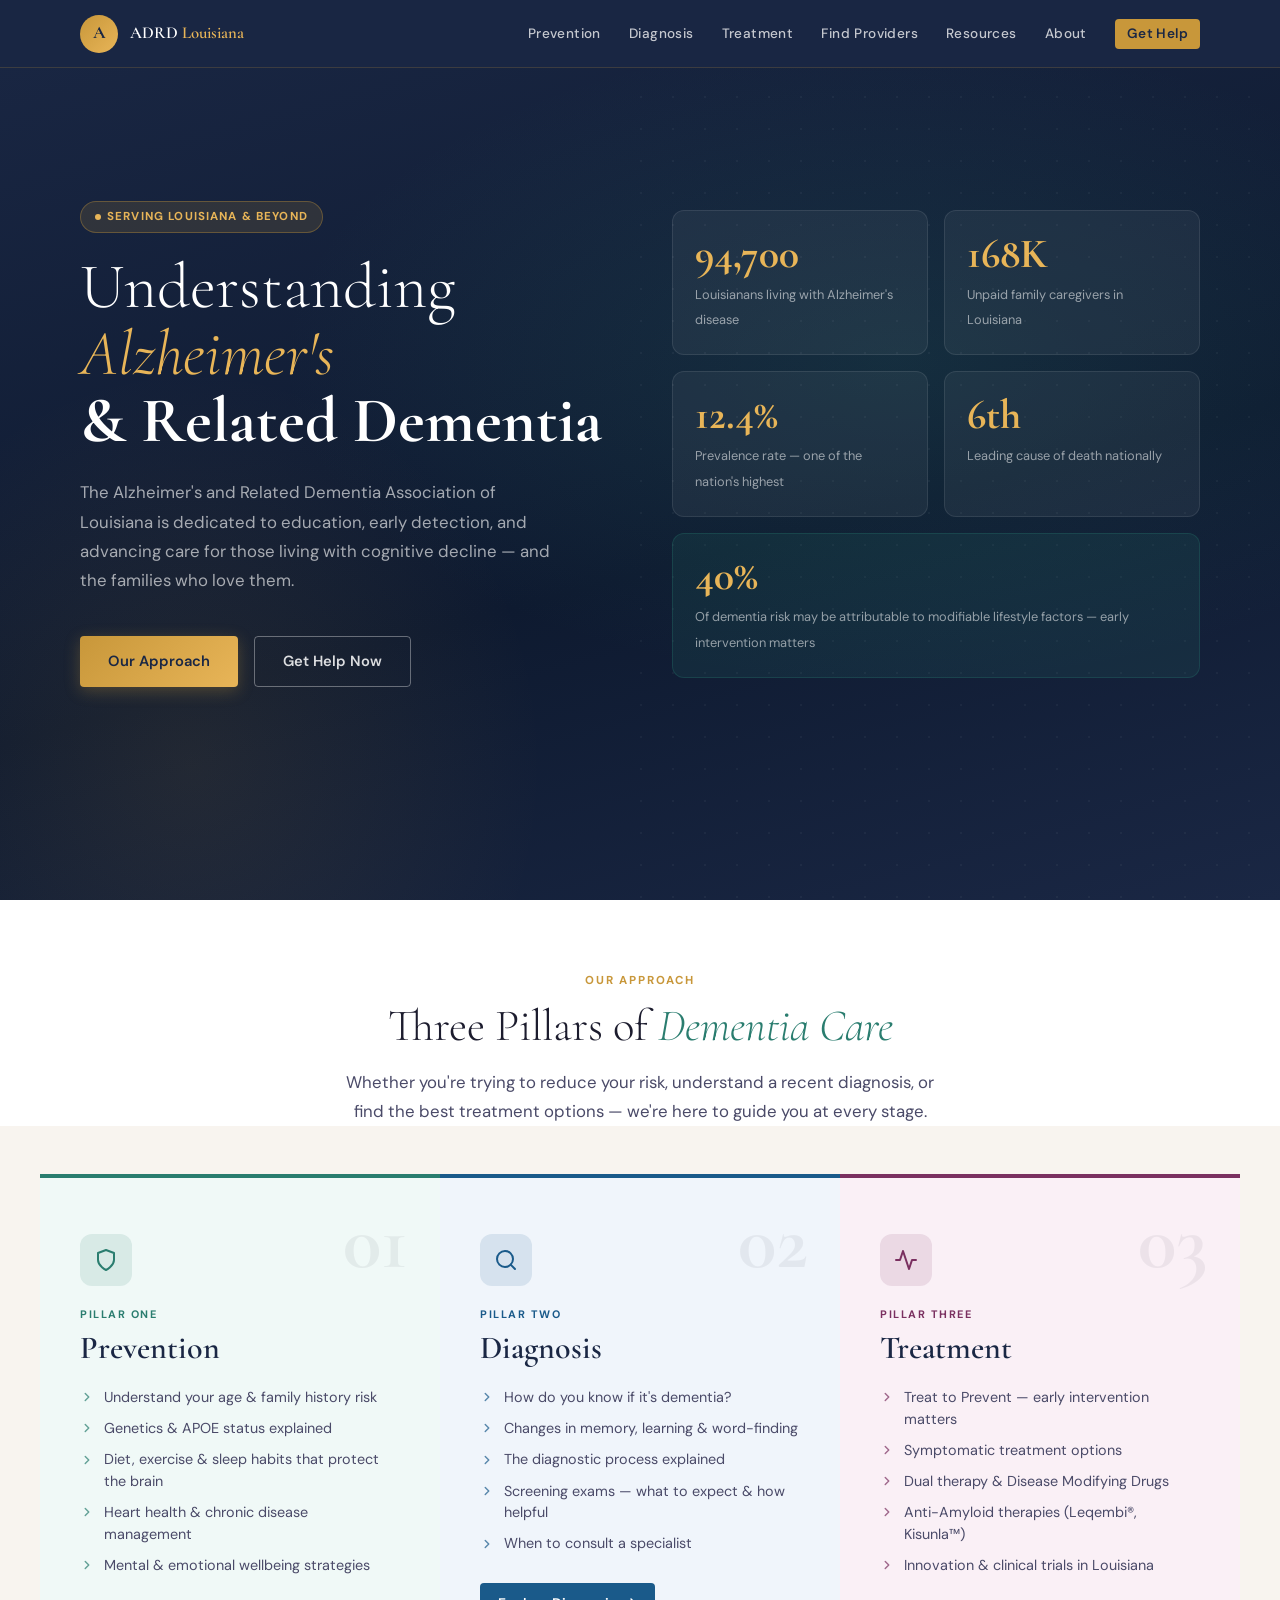
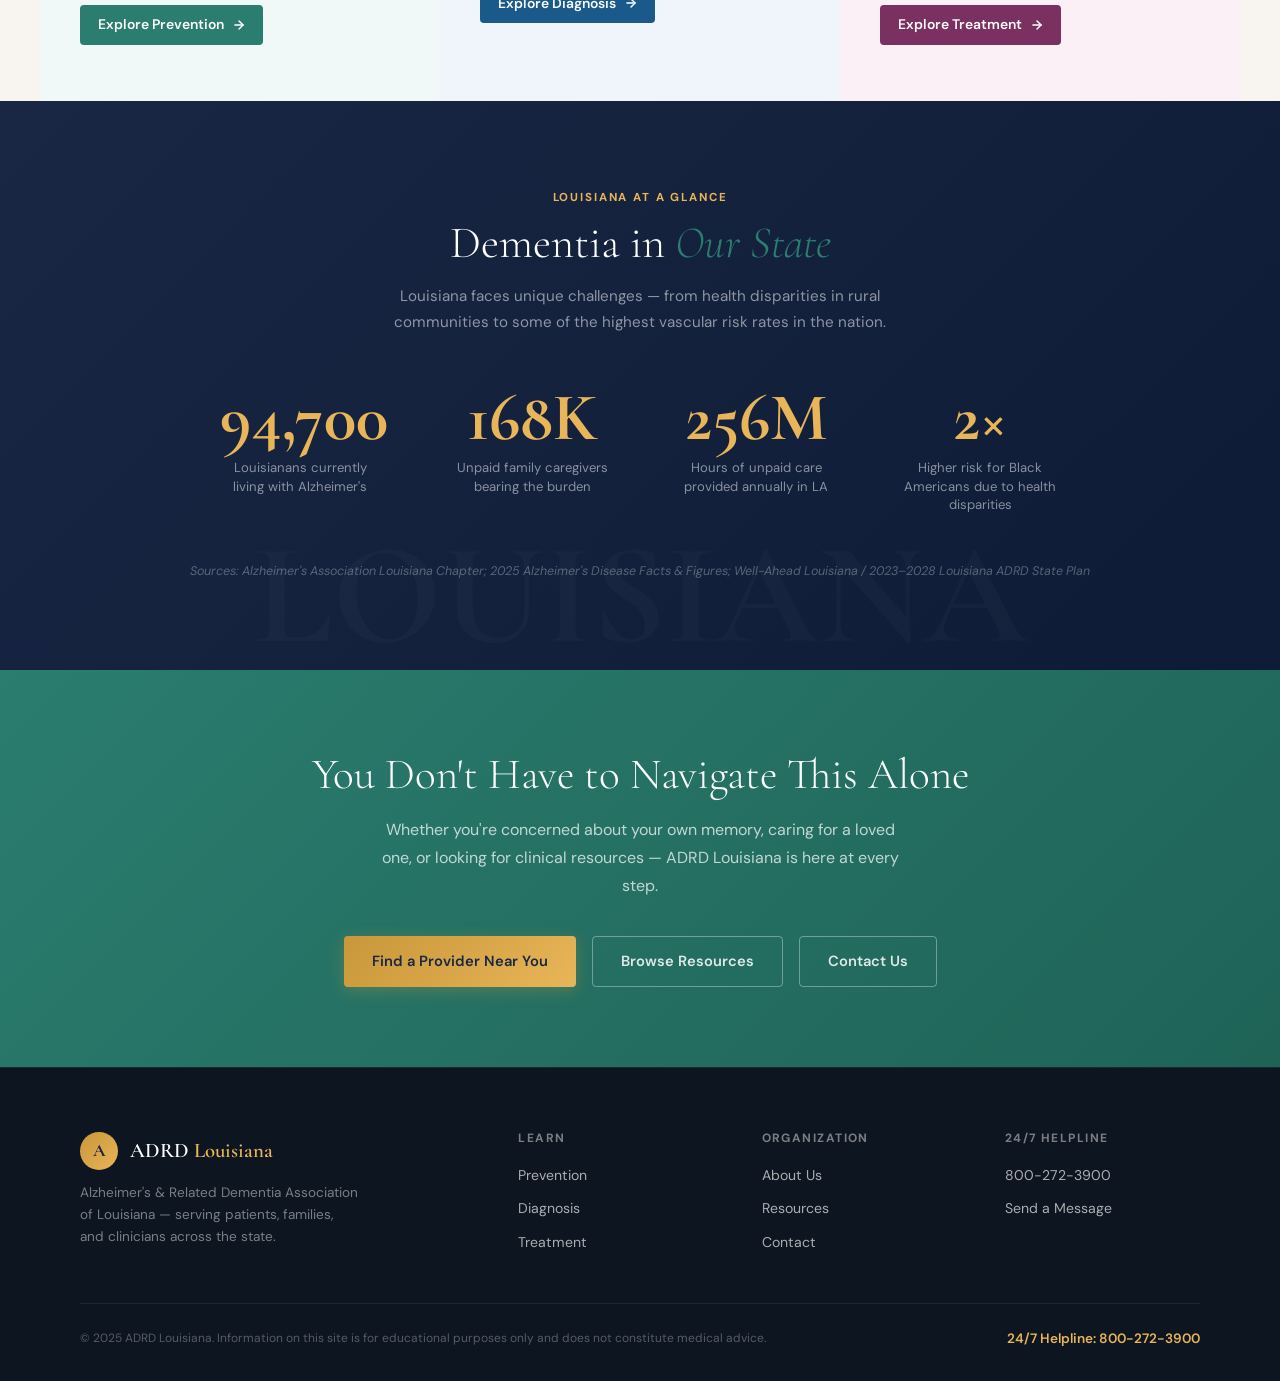
==== commit 98da784f: "New uplaoded files with images from unsplash" ====
--- a/index.html
+++ b/index.html
@@ -1,8 +1,7 @@
 <!DOCTYPE html>
 <html lang="en">
 <head>
-<meta charset="UTF-8">
-<meta name="viewport" content="width=device-width, initial-scale=1.0">
+<meta charset="UTF-8"><meta name="viewport" content="width=device-width, initial-scale=1.0">
 <title>ADRD Louisiana – Alzheimer's & Related Dementia Association</title>
 <meta name="description" content="The Alzheimer's and Related Dementia Association of Louisiana — education, early detection, and care for those living with cognitive decline.">
 <link rel="stylesheet" href="css/main.css">
@@ -30,10 +29,10 @@
 .pillar-diagnosis{background:#f0f5fb;border-top:4px solid var(--diagnosis);}
 .pillar-treatment{background:#faf0f6;border-top:4px solid var(--treatment);}
 .pillar-num{position:absolute;top:1.5rem;right:2rem;font-family:'Cormorant Garamond',serif;font-size:5rem;font-weight:700;opacity:.06;line-height:1;pointer-events:none;}
-.pillar-icon{width:52px;height:52px;border-radius:12px;display:flex;align-items:center;justify-content:center;font-size:1.5rem;margin-bottom:1.25rem;}
-.pillar-prevention .pillar-icon{background:rgba(42,125,111,.12);}
-.pillar-diagnosis .pillar-icon{background:rgba(26,90,138,.12);}
-.pillar-treatment .pillar-icon{background:rgba(122,48,96,.12);}
+.pillar-icon-wrap{width:52px;height:52px;border-radius:12px;display:flex;align-items:center;justify-content:center;margin-bottom:1.25rem;}
+.pillar-prevention .pillar-icon-wrap{background:rgba(42,125,111,.12);color:var(--prevention);}
+.pillar-diagnosis .pillar-icon-wrap{background:rgba(26,90,138,.12);color:var(--diagnosis);}
+.pillar-treatment .pillar-icon-wrap{background:rgba(122,48,96,.12);color:var(--treatment);}
 .pillar-tag{font-size:.68rem;font-weight:700;letter-spacing:.14em;text-transform:uppercase;margin-bottom:.4rem;display:block;}
 .pillar-prevention .pillar-tag{color:var(--prevention);}
 .pillar-diagnosis .pillar-tag{color:var(--diagnosis);}
@@ -41,11 +40,11 @@
 .pillar h2{font-family:'Cormorant Garamond',serif;font-size:2rem;font-weight:600;color:var(--navy);margin-bottom:1.25rem;}
 .pillar ul{list-style:none;display:flex;flex-direction:column;gap:.6rem;margin-bottom:1.75rem;}
 .pillar ul li{display:flex;align-items:flex-start;gap:.65rem;font-size:.9rem;color:var(--text-mid);line-height:1.5;}
-.pillar ul li::before{content:'→';font-size:.72rem;margin-top:.22rem;flex-shrink:0;font-weight:700;}
-.pillar-prevention ul li::before{color:var(--prevention);}
-.pillar-diagnosis ul li::before{color:var(--diagnosis);}
-.pillar-treatment ul li::before{color:var(--treatment);}
-.pillar-cta{display:inline-flex;align-items:center;gap:.35rem;font-size:.87rem;font-weight:600;text-decoration:none;padding:.55rem 1.1rem;border-radius:4px;transition:all .2s;}
+.pillar ul li svg{flex-shrink:0;margin-top:.2rem;opacity:.7;}
+.pillar-prevention ul li svg{stroke:var(--prevention);}
+.pillar-diagnosis ul li svg{stroke:var(--diagnosis);}
+.pillar-treatment ul li svg{stroke:var(--treatment);}
+.pillar-cta{display:inline-flex;align-items:center;gap:.5rem;font-size:.87rem;font-weight:600;text-decoration:none;padding:.55rem 1.1rem;border-radius:4px;transition:all .2s;}
 .pillar-prevention .pillar-cta{background:var(--prevention);color:var(--white);}
 .pillar-prevention .pillar-cta:hover{background:#1f6357;}
 .pillar-diagnosis .pillar-cta{background:var(--diagnosis);color:var(--white);}
@@ -70,10 +69,7 @@
 <body>
 <nav>
   <div class="nav-inner">
-    <a href="index.html" class="nav-logo">
-      <div class="nav-emblem">A</div>
-      <div class="nav-name">ADRD <span>Louisiana</span></div>
-    </a>
+    <a href="index.html" class="nav-logo"><div class="nav-emblem">A</div><div class="nav-name">ADRD <span>Louisiana</span></div></a>
     <ul class="nav-links">
       <li><a href="prevention.html">Prevention</a></li>
       <li><a href="diagnosis.html">Diagnosis</a></li>
@@ -120,45 +116,51 @@
 <div class="pillars-row">
   <div class="pillar pillar-prevention scroll-reveal">
     <div class="pillar-num">01</div>
-    <div class="pillar-icon">🌿</div>
+    <div class="pillar-icon-wrap">
+      <svg width="24" height="24" viewBox="0 0 24 24" fill="none" stroke="currentColor" stroke-width="2" stroke-linecap="round" stroke-linejoin="round"><path d="M12 22s8-4 8-10V5l-8-3-8 3v7c0 6 8 10 8 10z"/></svg>
+    </div>
     <span class="pillar-tag">Pillar One</span>
     <h2>Prevention</h2>
     <ul>
-      <li>Understand your age &amp; family history risk</li>
-      <li>Genetics &amp; APOE status explained</li>
-      <li>Diet, exercise &amp; sleep habits that protect the brain</li>
-      <li>Heart health &amp; chronic disease management</li>
-      <li>Mental &amp; emotional wellbeing strategies</li>
-    </ul>
-    <a href="prevention.html" class="pillar-cta">Explore Prevention →</a>
+      <li><svg width="14" height="14" viewBox="0 0 24 24" fill="none" stroke="currentColor" stroke-width="2.5" stroke-linecap="round" stroke-linejoin="round"><polyline points="9 18 15 12 9 6"/></svg>Understand your age &amp; family history risk</li>
+      <li><svg width="14" height="14" viewBox="0 0 24 24" fill="none" stroke="currentColor" stroke-width="2.5" stroke-linecap="round" stroke-linejoin="round"><polyline points="9 18 15 12 9 6"/></svg>Genetics &amp; APOE status explained</li>
+      <li><svg width="14" height="14" viewBox="0 0 24 24" fill="none" stroke="currentColor" stroke-width="2.5" stroke-linecap="round" stroke-linejoin="round"><polyline points="9 18 15 12 9 6"/></svg>Diet, exercise &amp; sleep habits that protect the brain</li>
+      <li><svg width="14" height="14" viewBox="0 0 24 24" fill="none" stroke="currentColor" stroke-width="2.5" stroke-linecap="round" stroke-linejoin="round"><polyline points="9 18 15 12 9 6"/></svg>Heart health &amp; chronic disease management</li>
+      <li><svg width="14" height="14" viewBox="0 0 24 24" fill="none" stroke="currentColor" stroke-width="2.5" stroke-linecap="round" stroke-linejoin="round"><polyline points="9 18 15 12 9 6"/></svg>Mental &amp; emotional wellbeing strategies</li>
+    </ul>
+    <a href="prevention.html" class="pillar-cta">Explore Prevention <svg width="14" height="14" viewBox="0 0 24 24" fill="none" stroke="currentColor" stroke-width="2.5" stroke-linecap="round" stroke-linejoin="round"><line x1="5" y1="12" x2="19" y2="12"/><polyline points="12 5 19 12 12 19"/></svg></a>
   </div>
   <div class="pillar pillar-diagnosis scroll-reveal">
     <div class="pillar-num">02</div>
-    <div class="pillar-icon">🔬</div>
+    <div class="pillar-icon-wrap">
+      <svg width="24" height="24" viewBox="0 0 24 24" fill="none" stroke="currentColor" stroke-width="2" stroke-linecap="round" stroke-linejoin="round"><circle cx="11" cy="11" r="8"/><line x1="21" y1="21" x2="16.65" y2="16.65"/></svg>
+    </div>
     <span class="pillar-tag">Pillar Two</span>
     <h2>Diagnosis</h2>
     <ul>
-      <li>How do you know if it's dementia?</li>
-      <li>Changes in memory, learning &amp; word-finding</li>
-      <li>The diagnostic process explained</li>
-      <li>Screening exams — what to expect &amp; how helpful</li>
-      <li>When to consult a specialist</li>
-    </ul>
-    <a href="diagnosis.html" class="pillar-cta">Explore Diagnosis →</a>
+      <li><svg width="14" height="14" viewBox="0 0 24 24" fill="none" stroke="currentColor" stroke-width="2.5" stroke-linecap="round" stroke-linejoin="round"><polyline points="9 18 15 12 9 6"/></svg>How do you know if it's dementia?</li>
+      <li><svg width="14" height="14" viewBox="0 0 24 24" fill="none" stroke="currentColor" stroke-width="2.5" stroke-linecap="round" stroke-linejoin="round"><polyline points="9 18 15 12 9 6"/></svg>Changes in memory, learning &amp; word-finding</li>
+      <li><svg width="14" height="14" viewBox="0 0 24 24" fill="none" stroke="currentColor" stroke-width="2.5" stroke-linecap="round" stroke-linejoin="round"><polyline points="9 18 15 12 9 6"/></svg>The diagnostic process explained</li>
+      <li><svg width="14" height="14" viewBox="0 0 24 24" fill="none" stroke="currentColor" stroke-width="2.5" stroke-linecap="round" stroke-linejoin="round"><polyline points="9 18 15 12 9 6"/></svg>Screening exams — what to expect &amp; how helpful</li>
+      <li><svg width="14" height="14" viewBox="0 0 24 24" fill="none" stroke="currentColor" stroke-width="2.5" stroke-linecap="round" stroke-linejoin="round"><polyline points="9 18 15 12 9 6"/></svg>When to consult a specialist</li>
+    </ul>
+    <a href="diagnosis.html" class="pillar-cta">Explore Diagnosis <svg width="14" height="14" viewBox="0 0 24 24" fill="none" stroke="currentColor" stroke-width="2.5" stroke-linecap="round" stroke-linejoin="round"><line x1="5" y1="12" x2="19" y2="12"/><polyline points="12 5 19 12 12 19"/></svg></a>
   </div>
   <div class="pillar pillar-treatment scroll-reveal">
     <div class="pillar-num">03</div>
-    <div class="pillar-icon">💊</div>
+    <div class="pillar-icon-wrap">
+      <svg width="24" height="24" viewBox="0 0 24 24" fill="none" stroke="currentColor" stroke-width="2" stroke-linecap="round" stroke-linejoin="round"><path d="M22 12h-4l-3 9L9 3l-3 9H2"/></svg>
+    </div>
     <span class="pillar-tag">Pillar Three</span>
     <h2>Treatment</h2>
     <ul>
-      <li>Treat to Prevent — early intervention matters</li>
-      <li>Symptomatic treatment options</li>
-      <li>Dual therapy &amp; Disease Modifying Drugs</li>
-      <li>Anti-Amyloid therapies (Leqembi®, Kisunla™)</li>
-      <li>Innovation &amp; clinical trials in Louisiana</li>
-    </ul>
-    <a href="treatment.html" class="pillar-cta">Explore Treatment →</a>
+      <li><svg width="14" height="14" viewBox="0 0 24 24" fill="none" stroke="currentColor" stroke-width="2.5" stroke-linecap="round" stroke-linejoin="round"><polyline points="9 18 15 12 9 6"/></svg>Treat to Prevent — early intervention matters</li>
+      <li><svg width="14" height="14" viewBox="0 0 24 24" fill="none" stroke="currentColor" stroke-width="2.5" stroke-linecap="round" stroke-linejoin="round"><polyline points="9 18 15 12 9 6"/></svg>Symptomatic treatment options</li>
+      <li><svg width="14" height="14" viewBox="0 0 24 24" fill="none" stroke="currentColor" stroke-width="2.5" stroke-linecap="round" stroke-linejoin="round"><polyline points="9 18 15 12 9 6"/></svg>Dual therapy &amp; Disease Modifying Drugs</li>
+      <li><svg width="14" height="14" viewBox="0 0 24 24" fill="none" stroke="currentColor" stroke-width="2.5" stroke-linecap="round" stroke-linejoin="round"><polyline points="9 18 15 12 9 6"/></svg>Anti-Amyloid therapies (Leqembi®, Kisunla™)</li>
+      <li><svg width="14" height="14" viewBox="0 0 24 24" fill="none" stroke="currentColor" stroke-width="2.5" stroke-linecap="round" stroke-linejoin="round"><polyline points="9 18 15 12 9 6"/></svg>Innovation &amp; clinical trials in Louisiana</li>
+    </ul>
+    <a href="treatment.html" class="pillar-cta">Explore Treatment <svg width="14" height="14" viewBox="0 0 24 24" fill="none" stroke="currentColor" stroke-width="2.5" stroke-linecap="round" stroke-linejoin="round"><line x1="5" y1="12" x2="19" y2="12"/><polyline points="12 5 19 12 12 19"/></svg></a>
   </div>
 </div>
 
@@ -192,16 +194,9 @@
 <footer>
   <div class="container">
     <div class="footer-grid">
-      <div>
-        <a href="index.html" class="footer-logo-wrap">
-          <div class="nav-emblem">A</div>
-          <div class="footer-logo-name">ADRD <span>Louisiana</span></div>
-        </a>
-        <p class="footer-tagline">Alzheimer's &amp; Related Dementia Association of Louisiana — serving patients, families, and clinicians across the state.</p>
-      </div>
+      <div><a href="index.html" class="footer-logo-wrap"><div class="nav-emblem">A</div><div class="footer-logo-name">ADRD <span>Louisiana</span></div></a><p class="footer-tagline">Alzheimer's &amp; Related Dementia Association of Louisiana — serving patients, families, and clinicians across the state.</p></div>
       <div class="footer-col"><h4>Learn</h4><ul><li><a href="prevention.html">Prevention</a></li><li><a href="diagnosis.html">Diagnosis</a></li><li><a href="treatment.html">Treatment</a></li></ul></div>
-      <div class="footer-col"><h4>Organization</h4><ul><li><a href="about.html">About Us</a></li><li><a href="providers.html">Find Providers</a></li>
-      <li><a href="resources.html">Resources</a></li><li><a href="contact.html">Contact</a></li></ul></div>
+      <div class="footer-col"><h4>Organization</h4><ul><li><a href="about.html">About Us</a></li><li><a href="resources.html">Resources</a></li><li><a href="contact.html">Contact</a></li></ul></div>
       <div class="footer-col"><h4>24/7 Helpline</h4><ul><li><a href="tel:8002723900">800-272-3900</a></li><li><a href="contact.html">Send a Message</a></li></ul></div>
     </div>
     <div class="footer-bottom">
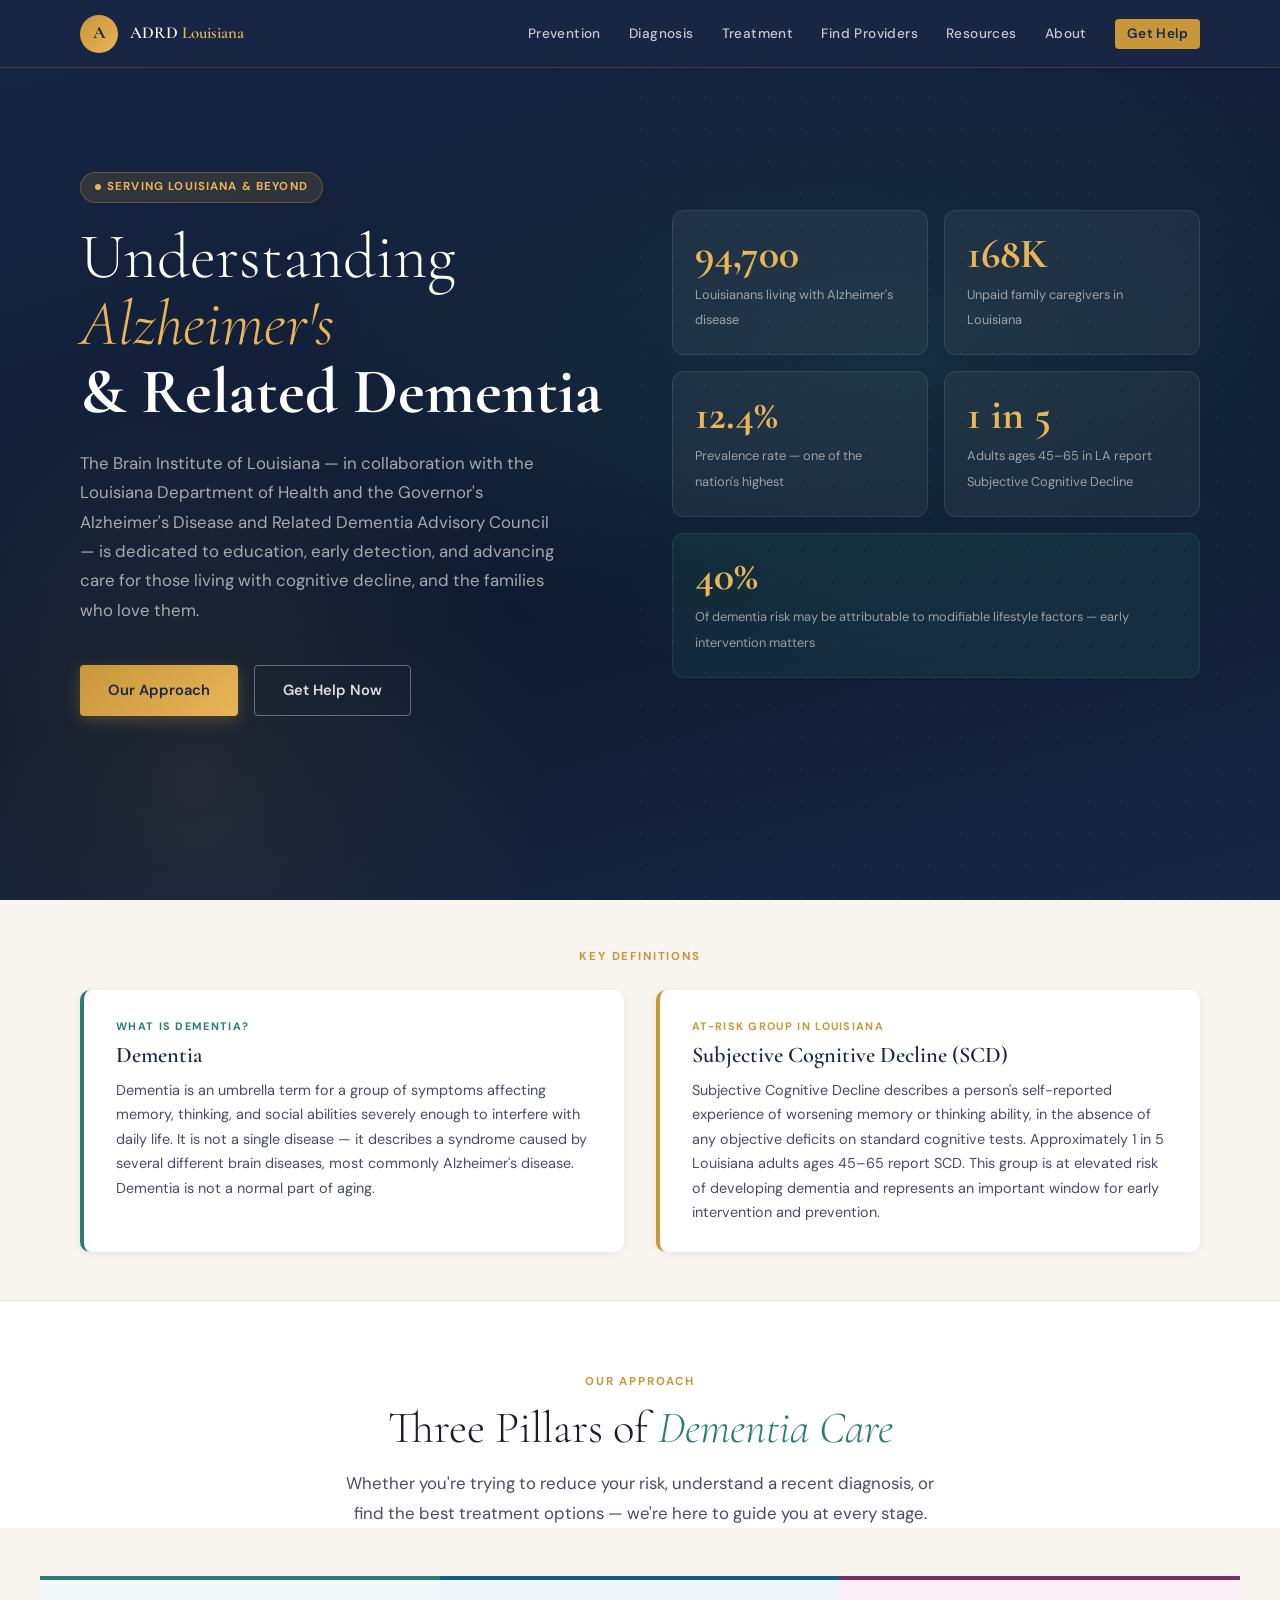
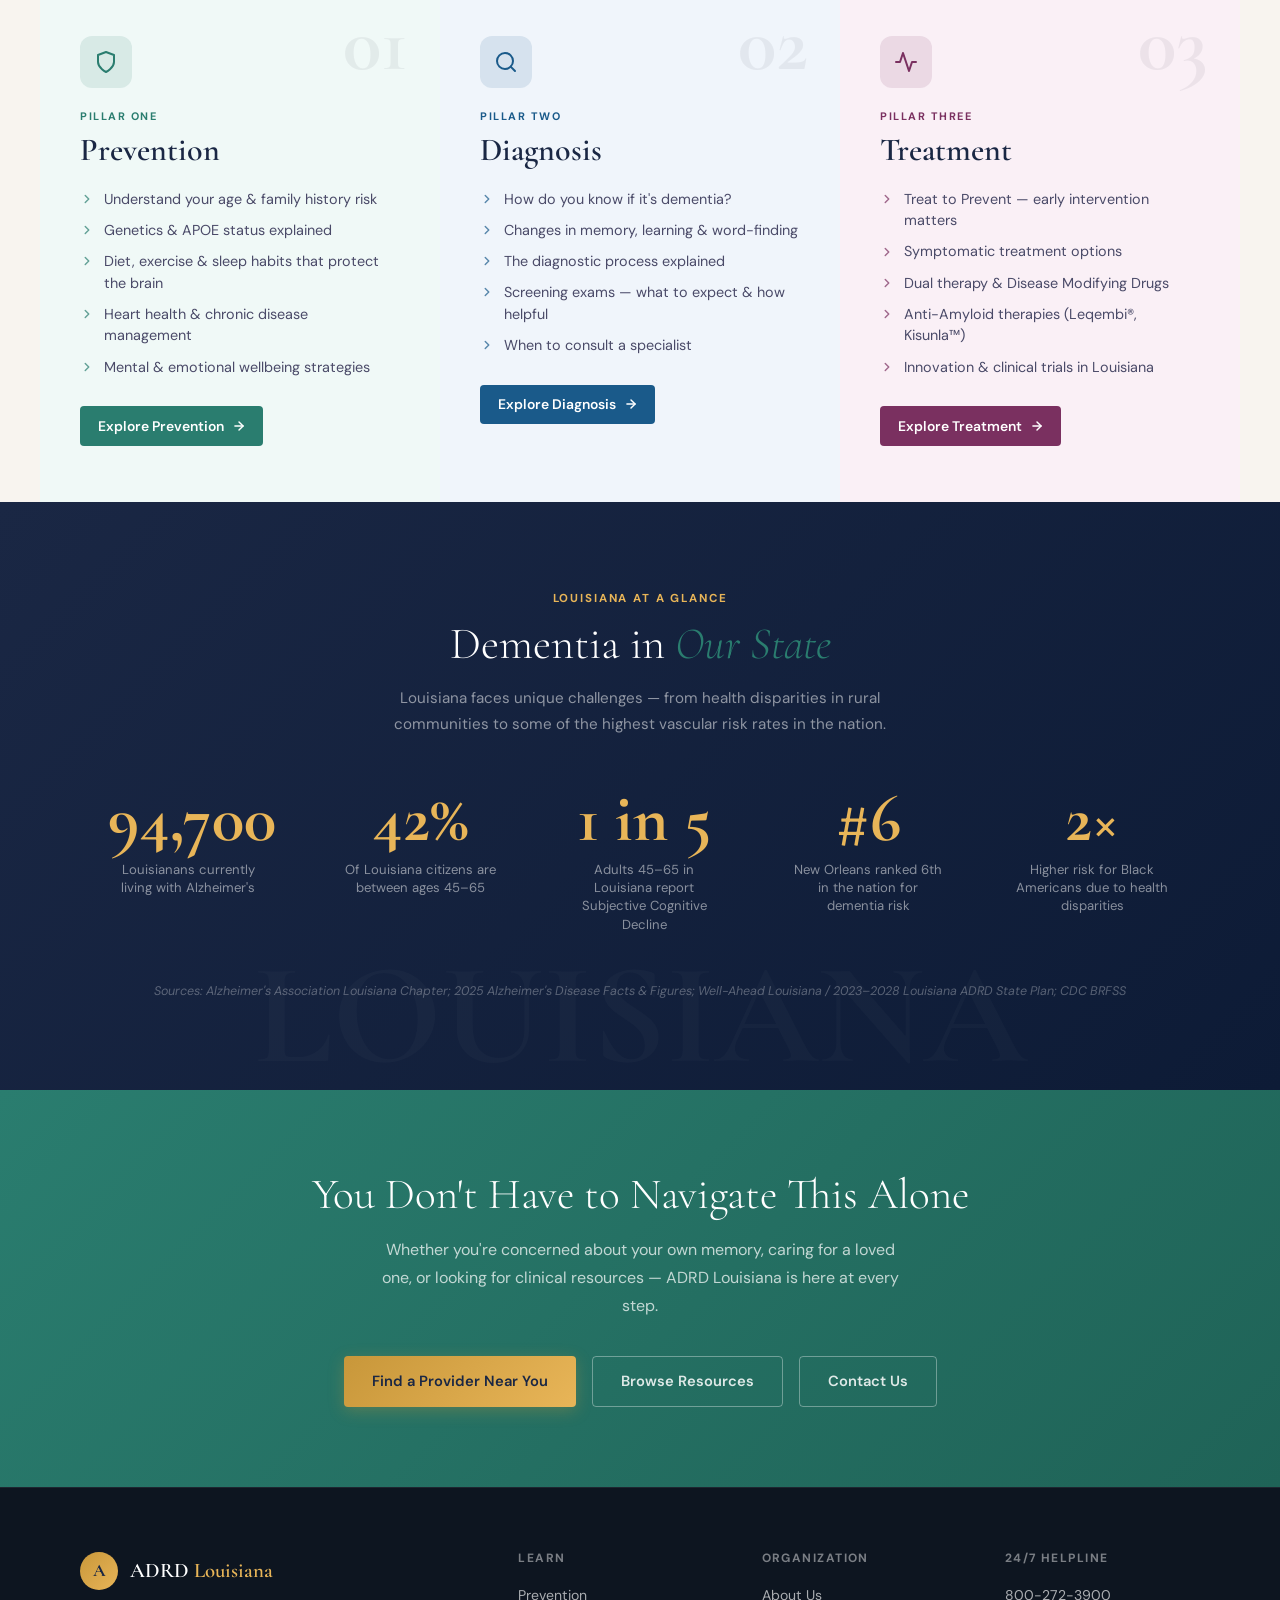
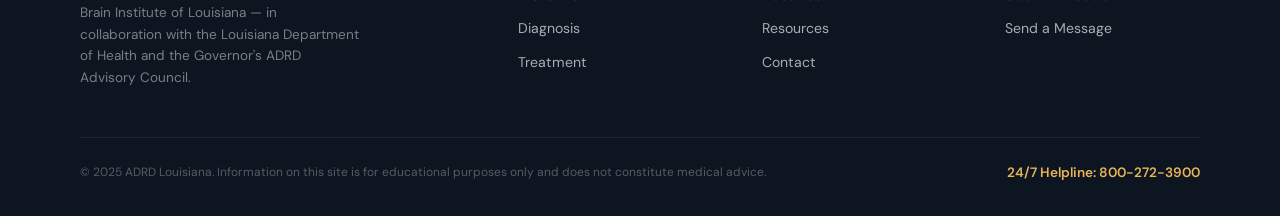
==== commit e6448b83: "Dr Foundas Changes" ====
--- a/index.html
+++ b/index.html
@@ -2,8 +2,8 @@
 <html lang="en">
 <head>
 <meta charset="UTF-8"><meta name="viewport" content="width=device-width, initial-scale=1.0">
-<title>ADRD Louisiana – Alzheimer's & Related Dementia Association</title>
-<meta name="description" content="The Alzheimer's and Related Dementia Association of Louisiana — education, early detection, and care for those living with cognitive decline.">
+<title>ADRD Louisiana – Brain Institute of Louisiana</title>
+<meta name="description" content="The Brain Institute of Louisiana — in collaboration with the Louisiana Department of Health and the Governor's Alzheimer's Disease and Related Dementia Advisory Council. Education, early detection, and care for those living with cognitive decline.">
 <link rel="stylesheet" href="css/main.css">
 <style>
 .hero{min-height:100vh;background:var(--navy);position:relative;display:flex;align-items:center;overflow:hidden;padding-top:var(--nav-height);}
@@ -62,8 +62,15 @@
 .cta-band h2{font-family:'Cormorant Garamond',serif;font-size:2.7rem;font-weight:300;color:var(--white);margin-bottom:1rem;}
 .cta-band p{color:rgba(255,255,255,.72);max-width:520px;margin:0 auto 2.25rem;font-size:1rem;line-height:1.75;}
 .cta-buttons{display:flex;gap:1rem;justify-content:center;flex-wrap:wrap;}
+/* Definition box */
+.def-band{background:var(--cream);padding:3rem 0;border-bottom:1px solid var(--cream-dark);}
+.def-grid{display:grid;grid-template-columns:1fr 1fr;gap:2rem;}
+.def-card{background:var(--white);border-radius:var(--radius);padding:1.75rem 2rem;border-left:4px solid var(--teal);box-shadow:var(--shadow-sm);}
+.def-card h4{font-family:'Cormorant Garamond',serif;font-size:1.4rem;font-weight:600;color:var(--navy);margin-bottom:.6rem;}
+.def-card p{font-size:.9rem;color:var(--text-mid);line-height:1.7;}
+.def-card .def-tag{font-size:.68rem;font-weight:700;letter-spacing:.12em;text-transform:uppercase;color:var(--teal);margin-bottom:.4rem;display:block;}
 @media(max-width:1024px){.hero-inner{grid-template-columns:1fr;}.hero-stats{display:none;}.hero h1{font-size:3rem;}.pillars-row{grid-template-columns:1fr;}}
-@media(max-width:640px){.hero h1{font-size:2.5rem;}.stats-row{gap:2.5rem;}}
+@media(max-width:640px){.hero h1{font-size:2.5rem;}.stats-row{gap:2.5rem;}.def-grid{grid-template-columns:1fr;}}
 </style>
 </head>
 <body>
@@ -89,7 +96,7 @@
     <div>
       <div class="badge badge-gold badge-pulse animate-up" style="margin-bottom:1.25rem;">Serving Louisiana &amp; Beyond</div>
       <h1 class="animate-up delay-1">Understanding<br><em>Alzheimer's</em><br><strong>&amp; Related Dementia</strong></h1>
-      <p class="hero-sub animate-up delay-2">The Alzheimer's and Related Dementia Association of Louisiana is dedicated to education, early detection, and advancing care for those living with cognitive decline — and the families who love them.</p>
+      <p class="hero-sub animate-up delay-2">The Brain Institute of Louisiana — in collaboration with the Louisiana Department of Health and the Governor's Alzheimer's Disease and Related Dementia Advisory Council — is dedicated to education, early detection, and advancing care for those living with cognitive decline, and the families who love them.</p>
       <div class="hero-actions animate-up delay-3">
         <a href="#pillars" class="btn btn-gold">Our Approach</a>
         <a href="contact.html" class="btn btn-outline-white">Get Help Now</a>
@@ -99,11 +106,30 @@
       <div class="stat-card"><span class="stat-num">94,700</span><span class="stat-label">Louisianans living with Alzheimer's disease</span></div>
       <div class="stat-card"><span class="stat-num">168K</span><span class="stat-label">Unpaid family caregivers in Louisiana</span></div>
       <div class="stat-card"><span class="stat-num">12.4%</span><span class="stat-label">Prevalence rate — one of the nation's highest</span></div>
-      <div class="stat-card"><span class="stat-num">6th</span><span class="stat-label">Leading cause of death nationally</span></div>
+      <div class="stat-card"><span class="stat-num">1 in 5</span><span class="stat-label">Adults ages 45–65 in LA report Subjective Cognitive Decline</span></div>
       <div class="stat-card wide"><span class="stat-num">40%</span><span class="stat-label">Of dementia risk may be attributable to modifiable lifestyle factors — early intervention matters</span></div>
     </div>
   </div>
 </section>
+
+<!-- DEFINITIONS BAND -->
+<div class="def-band" id="definitions">
+  <div class="container">
+    <span class="section-eyebrow" style="text-align:center;display:block;margin-bottom:1.5rem;">Key Definitions</span>
+    <div class="def-grid">
+      <div class="def-card">
+        <span class="def-tag">What is Dementia?</span>
+        <h4>Dementia</h4>
+        <p>Dementia is an umbrella term for a group of symptoms affecting memory, thinking, and social abilities severely enough to interfere with daily life. It is not a single disease — it describes a syndrome caused by several different brain diseases, most commonly Alzheimer's disease. Dementia is not a normal part of aging.</p>
+      </div>
+      <div class="def-card" style="border-left-color:var(--gold);">
+        <span class="def-tag" style="color:var(--gold);">At-Risk Group in Louisiana</span>
+        <h4>Subjective Cognitive Decline (SCD)</h4>
+        <p>Subjective Cognitive Decline describes a person's self-reported experience of worsening memory or thinking ability, in the absence of any objective deficits on standard cognitive tests. Approximately 1 in 5 Louisiana adults ages 45–65 report SCD. This group is at elevated risk of developing dementia and represents an important window for early intervention and prevention.</p>
+      </div>
+    </div>
+  </div>
+</div>
 
 <div class="pillars-intro" id="pillars">
   <div class="container" style="max-width:700px;">
@@ -171,11 +197,12 @@
     <p style="color:rgba(255,255,255,.52);max-width:560px;margin:0 auto;font-size:.95rem;line-height:1.7;">Louisiana faces unique challenges — from health disparities in rural communities to some of the highest vascular risk rates in the nation.</p>
     <div class="stats-row">
       <div class="big-stat scroll-reveal"><span class="big-stat-num">94,700</span><div class="big-stat-label">Louisianans currently living with Alzheimer's</div></div>
-      <div class="big-stat scroll-reveal"><span class="big-stat-num">168K</span><div class="big-stat-label">Unpaid family caregivers bearing the burden</div></div>
-      <div class="big-stat scroll-reveal"><span class="big-stat-num">256M</span><div class="big-stat-label">Hours of unpaid care provided annually in LA</div></div>
+      <div class="big-stat scroll-reveal"><span class="big-stat-num">42%</span><div class="big-stat-label">Of Louisiana citizens are between ages 45–65</div></div>
+      <div class="big-stat scroll-reveal"><span class="big-stat-num">1 in 5</span><div class="big-stat-label">Adults 45–65 in Louisiana report Subjective Cognitive Decline</div></div>
+      <div class="big-stat scroll-reveal"><span class="big-stat-num">#6</span><div class="big-stat-label">New Orleans ranked 6th in the nation for dementia risk</div></div>
       <div class="big-stat scroll-reveal"><span class="big-stat-num">2×</span><div class="big-stat-label">Higher risk for Black Americans due to health disparities</div></div>
     </div>
-    <p class="stats-source">Sources: Alzheimer's Association Louisiana Chapter; 2025 Alzheimer's Disease Facts &amp; Figures; Well-Ahead Louisiana / 2023–2028 Louisiana ADRD State Plan</p>
+    <p class="stats-source">Sources: Alzheimer's Association Louisiana Chapter; 2025 Alzheimer's Disease Facts &amp; Figures; Well-Ahead Louisiana / 2023–2028 Louisiana ADRD State Plan; CDC BRFSS</p>
   </div>
 </section>
 
@@ -194,7 +221,7 @@
 <footer>
   <div class="container">
     <div class="footer-grid">
-      <div><a href="index.html" class="footer-logo-wrap"><div class="nav-emblem">A</div><div class="footer-logo-name">ADRD <span>Louisiana</span></div></a><p class="footer-tagline">Alzheimer's &amp; Related Dementia Association of Louisiana — serving patients, families, and clinicians across the state.</p></div>
+      <div><a href="index.html" class="footer-logo-wrap"><div class="nav-emblem">A</div><div class="footer-logo-name">ADRD <span>Louisiana</span></div></a><p class="footer-tagline">Brain Institute of Louisiana — in collaboration with the Louisiana Department of Health and the Governor's ADRD Advisory Council.</p></div>
       <div class="footer-col"><h4>Learn</h4><ul><li><a href="prevention.html">Prevention</a></li><li><a href="diagnosis.html">Diagnosis</a></li><li><a href="treatment.html">Treatment</a></li></ul></div>
       <div class="footer-col"><h4>Organization</h4><ul><li><a href="about.html">About Us</a></li><li><a href="resources.html">Resources</a></li><li><a href="contact.html">Contact</a></li></ul></div>
       <div class="footer-col"><h4>24/7 Helpline</h4><ul><li><a href="tel:8002723900">800-272-3900</a></li><li><a href="contact.html">Send a Message</a></li></ul></div>
--- a/css/main.css
+++ b/css/main.css
@@ -351,3 +351,47 @@
   .three-col { grid-template-columns: 1fr; }
   .section-title { font-size: 1.9rem; }
 }
+
+/* ── FEATHER ICONS ── */
+.icon { display:inline-block; vertical-align:middle; stroke:currentColor; fill:none; stroke-width:2; stroke-linecap:round; stroke-linejoin:round; }
+.icon-sm  { width:13px; height:13px; }
+.icon-md  { width:16px; height:16px; }
+.icon-lg  { width:18px; height:18px; }
+.icon-xl  { width:20px; height:20px; }
+.icon-wrap { width:52px; height:52px; border-radius:12px; display:flex; align-items:center; justify-content:center; flex-shrink:0; }
+.icon-wrap-sm { width:38px; height:38px; border-radius:9px; display:flex; align-items:center; justify-content:center; flex-shrink:0; }
+
+/* Context-specific icon sizing */
+/* Risk cards: small icon above a label — 16px */
+.risk-card-icon .icon { width:16px; height:16px; }
+
+/* Mission cards (about page): centered icon in white card — 20px */
+.mission-icon .icon { width:20px; height:20px; }
+
+/* Resource cards: icon above card title — 18px */
+.rc-icon .icon { width:18px; height:18px; }
+
+/* Care goal cards on dark background — 18px */
+.cg-icon .icon { width:18px; height:18px; }
+
+/* Louisiana resource list items — 16px inside 44px container */
+.la-item-icon .icon { width:16px; height:16px; }
+
+/* Contact info cards — 16px inside 46px container */
+.ci-icon .icon { width:16px; height:16px; }
+
+/* Inline heading icons (h3 inside treatment/resources cards) */
+h3 > .icon { width:16px; height:16px; position:relative; top:-1px; }
+
+/* ── SECTION IMAGES ── */
+.section-img { width:100%; border-radius:14px; object-fit:cover; display:block; }
+.section-img-wrap { position:relative; overflow:hidden; border-radius:14px; box-shadow:var(--shadow-lg); }
+.section-img-wrap img { width:100%; height:100%; object-fit:cover; display:block; }
+.img-caption { font-size:.75rem; color:var(--text-light); margin-top:.5rem; }
+
+/* hero image overlay */
+.hero-img-panel { position:relative; border-radius:16px; overflow:hidden; box-shadow:0 24px 60px rgba(0,0,0,.4); }
+.hero-img-panel img { width:100%; height:420px; object-fit:cover; display:block; filter:brightness(.9); }
+.hero-img-overlay { position:absolute; inset:0; background:linear-gradient(to top, rgba(26,39,68,.6) 0%, transparent 50%); }
+.hero-img-badge { position:absolute; bottom:1.25rem; left:1.25rem; right:1.25rem; display:flex; gap:.75rem; flex-wrap:wrap; }
+.hero-img-pill { background:rgba(255,255,255,.15); backdrop-filter:blur(8px); border:1px solid rgba(255,255,255,.2); color:var(--white); font-size:.75rem; font-weight:600; padding:.35rem .75rem; border-radius:2rem; }
